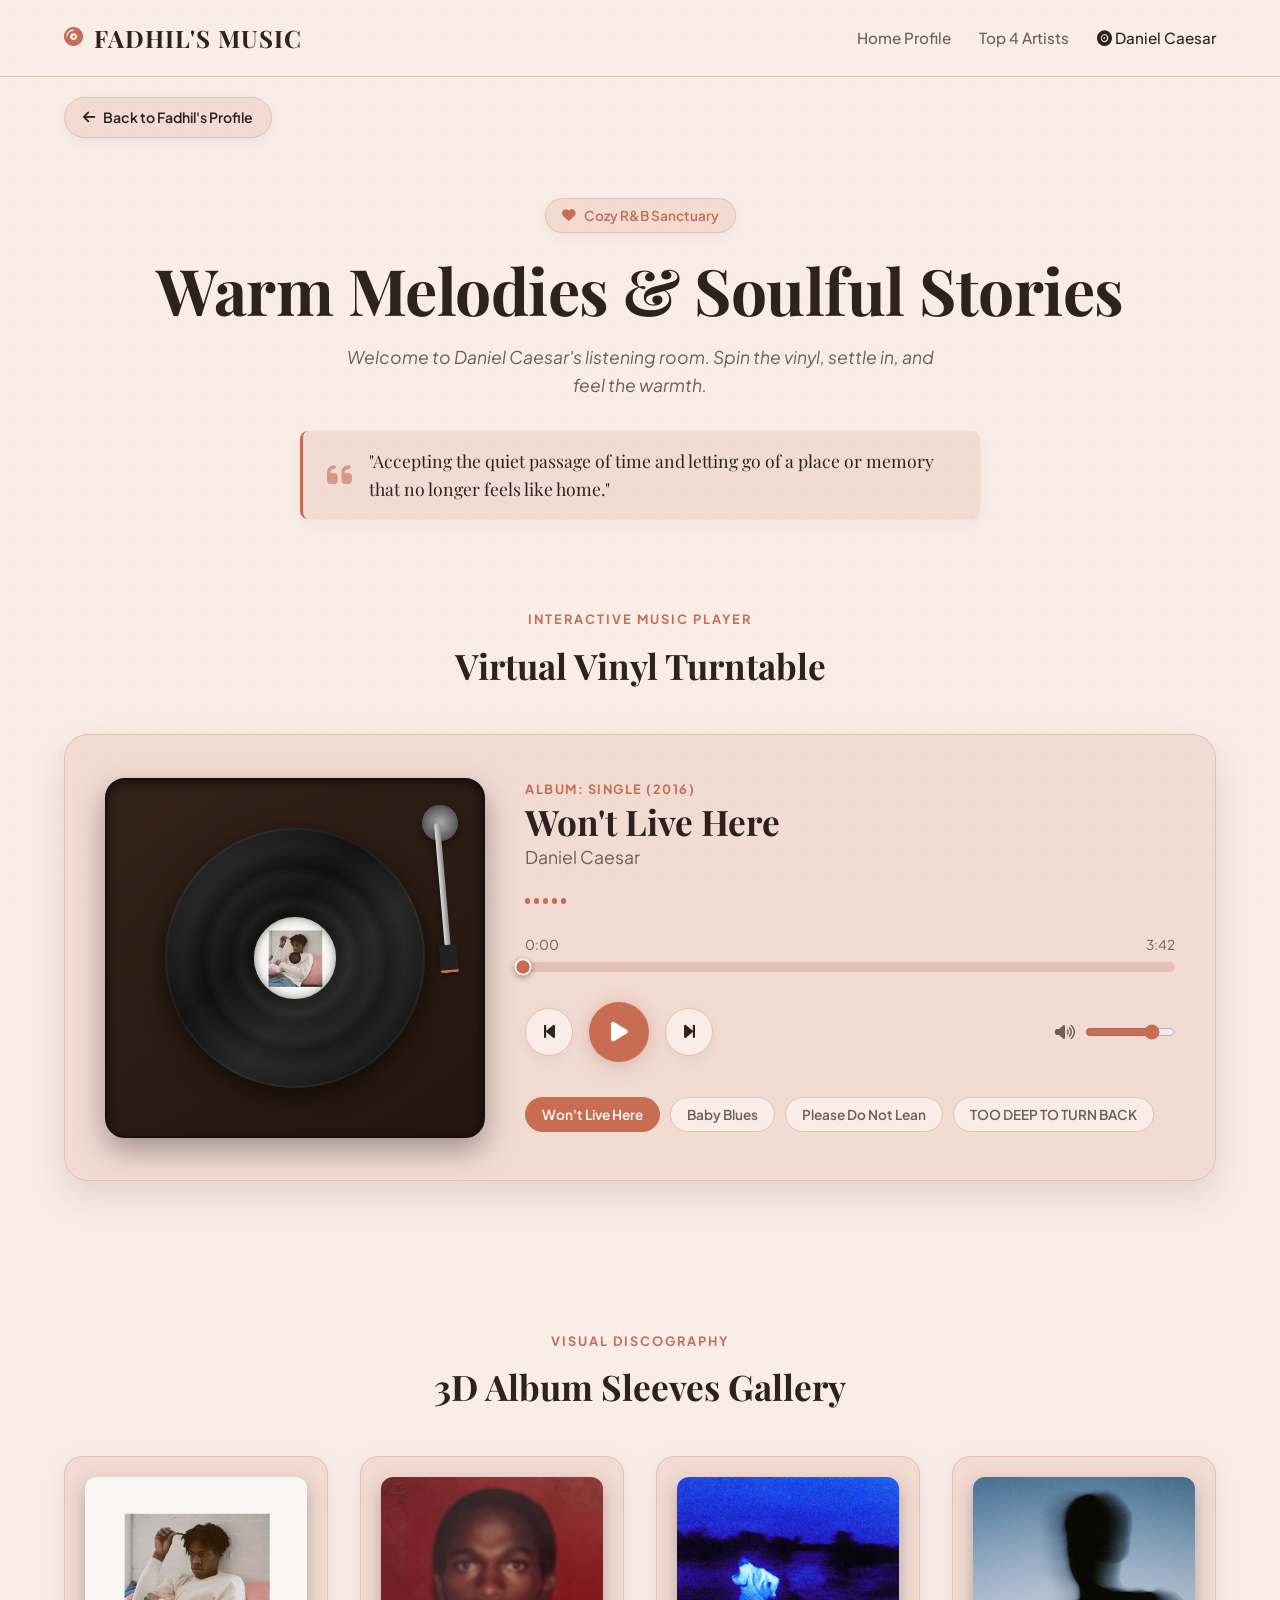
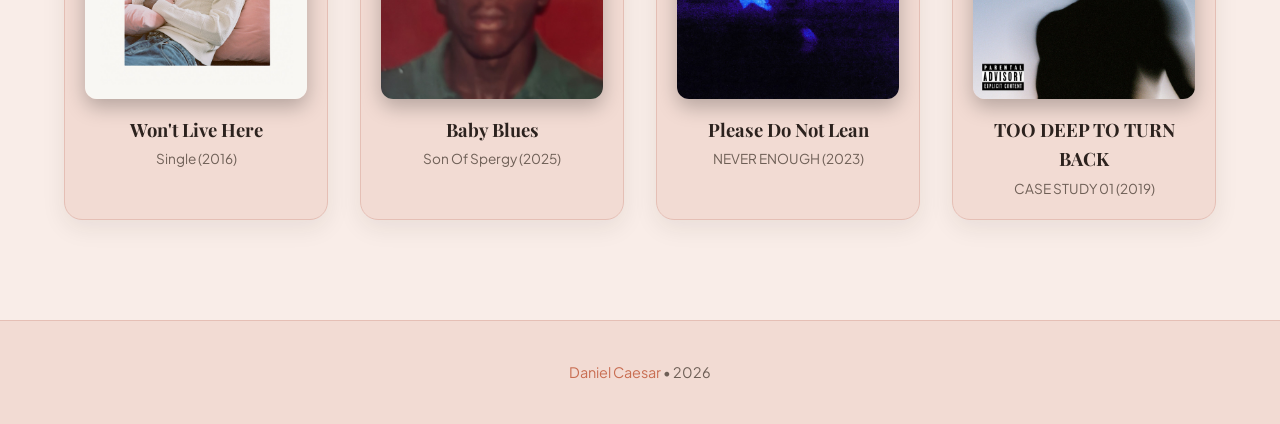
==== pages/daniel-caesar.html @ 0d7ea2ba "Update Fadhil's Music Sanctuary - fix close button, drag seeking, and audio tracks" ====
<!DOCTYPE html>
<html lang="id" data-theme="wont-live-here">
<head>
  <meta charset="UTF-8" />
  <meta name="viewport" content="width=device-width, initial-scale=1.0" />
  <title>Daniel Caesar — Fadhil's Music Sanctuary</title>
  <meta name="description" content="Daniel Caesar dedicated vinyl listening room with 3D album sleeves and modal stories." />

  <!-- Google Fonts -->
  <link rel="preconnect" href="https://fonts.googleapis.com">
  <link rel="preconnect" href="https://fonts.gstatic.com" crossorigin>
  <link href="https://fonts.googleapis.com/css2?family=Caveat:wght@500;700&family=Playfair+Display:ital,wght@0,400;0,600;0,700;1,400&family=Plus+Jakarta+Sans:wght@300;400;500;600;700&display=swap" rel="stylesheet">

  <!-- Font Awesome Icons -->
  <link rel="stylesheet" href="https://cdnjs.cloudflare.com/ajax/libs/font-awesome/6.4.0/css/all.min.css" />

  <!-- External Stylesheet -->
  <link rel="stylesheet" href="../styles.css?v=8888888" />
</head>
<body data-artist="daniel-caesar">

  <!-- GLOBAL NAVIGATION HEADER -->
  <header>
    <div class="container nav-wrapper">
      <a href="../index.html" class="logo">
        <i class="fa-solid fa-compact-disc"></i>
        <span>FADHIL'S MUSIC</span>
      </a>

      <ul class="nav-links">
        <li><a href="../index.html" class="nav-item">Home Profile</a></li>
        <li><a href="../index.html#artists" class="nav-item">Top 4 Artists</a></li>
        <li class="nav-dropdown-wrap">
          <a href="daniel-caesar.html" class="nav-item nav-btn-dc active">
            <i class="fa-solid fa-record-vinyl"></i> Daniel Caesar
          </a>
        </li>
      </ul>
    </div>
  </header>

  <!-- BACK TO HOME TOP BAR -->
  <div class="artist-top-bar">
    <div class="container">
      <a href="../index.html" class="btn-back-home">
        <i class="fa-solid fa-arrow-left"></i> Back to Fadhil's Profile
      </a>
    </div>
  </div>

  <main>
    <!-- HERO SECTION -->
    <section class="hero-section">
      <div class="container">
        <div class="hero-badge">
          <i class="fa-solid fa-heart"></i> Cozy R&B Sanctuary
        </div>
        <h1 class="hero-title">Warm Melodies & Soulful Stories</h1>
        <p class="hero-subtitle">
          Welcome to Daniel Caesar's listening room. Spin the vinyl, settle in, and feel the warmth.
        </p>

        <!-- Dynamic Lyric Quote -->
        <div class="quote-banner" id="quote-banner">
          <i class="fa-solid fa-quote-left"></i>
          <div class="quote-text" id="quote-text">
            "Trying to be the man my woman needs me to be... navigating through the feelings."
          </div>
        </div>
      </div>
    </section>

    <!-- VIRTUAL VINYL PLAYER SECTION -->
    <section class="vinyl-section" id="vinyl-player">
      <div class="container">
        <div class="section-title-wrap">
          <span class="section-tag">Interactive Music Player</span>
          <h2 class="section-title">Virtual Vinyl Turntable</h2>
        </div>

        <div class="turntable-container">
          <!-- Left Column: Realistic Record Player -->
          <div class="turntable-deck" id="turntable-deck">
            <!-- Tonearm Arm -->
            <div class="tonearm">
              <div class="tonearm-base"></div>
              <div class="tonearm-stick">
                <div class="tonearm-head"></div>
              </div>
            </div>

            <!-- Spinning Vinyl Record -->
            <div class="vinyl-wrapper">
              <div class="vinyl-disc" id="vinyl-disc">
                <div class="vinyl-label" id="vinyl-label" style="background-image: url(&quot;../assets/images/Won%27t%20Live%20Here.jfif&quot;);">
                  <div class="vinyl-center-hole"></div>
                </div>
              </div>
            </div>
          </div>

          <!-- Right Column: Player Controls & Details -->
          <div class="player-details">
            <div>
              <span class="track-badge" id="track-album">Album: Single (2016)</span>
              <h3 class="track-title" id="track-title">Won't Live Here</h3>
              <p class="track-artist">Daniel Caesar</p>

              <!-- Audio Spectrum Equalizer Animation -->
              <div class="visualizer-bar-wrap">
                <div class="v-bar"></div>
                <div class="v-bar"></div>
                <div class="v-bar"></div>
                <div class="v-bar"></div>
                <div class="v-bar"></div>
              </div>
            </div>

            <!-- Progress Slider -->
            <div class="progress-container">
              <div class="time-stamps">
                <span id="curr-time">0:00</span>
                <span id="total-time">3:42</span>
              </div>
              <div class="progress-bar-bg" id="progress-bg">
                <div class="progress-bar-fill" id="progress-fill"></div>
              </div>
            </div>

            <!-- Main Buttons -->
            <div class="controls-row">
              <div class="main-controls">
                <button class="btn-ctrl" id="btn-prev" title="Lagu Sebelumnya">
                  <i class="fa-solid fa-backward-step"></i>
                </button>
                <button class="btn-ctrl btn-play" id="btn-play" title="Putar / Jeda">
                  <i class="fa-solid fa-play" id="play-icon"></i>
                </button>
                <button class="btn-ctrl" id="btn-next" title="Lagu Selanjutnya">
                  <i class="fa-solid fa-forward-step"></i>
                </button>
              </div>

              <!-- Volume Control -->
              <div class="volume-wrap">
                <i class="fa-solid fa-volume-high" id="vol-icon" title="Mute / Unmute"></i>
                <input type="range" class="volume-slider" id="vol-slider" min="0" max="1" step="0.05" value="0.8" />
              </div>
            </div>

            <!-- Playlist Quick Select Pills -->
            <div class="playlist-pills" id="playlist-pills">
              <!-- Dynamically populated by JS -->
            </div>
          </div>
        </div>
      </div>
    </section>

    <!-- 3D ALBUM SLEEVES GALLERY SECTION -->
    <section class="sleeves-section" id="sleeves-section">
      <div class="container">
        <div class="section-title-wrap">
          <span class="section-tag">Visual Discography</span>
          <h2 class="section-title">3D Album Sleeves Gallery</h2>
        </div>
        <div class="sleeves-grid" id="sleeves-grid">
          <!-- Dynamically populated by JS -->
        </div>
      </div>
    </section>
  </main>

  <!-- ALBUM STORY MEANING MODAL -->
  <div class="modal-overlay" id="meaning-modal" aria-hidden="true">
    <div class="modal-card">
      <button class="modal-close-btn" id="modal-close-btn" aria-label="Tutup Pop-up"><i class="fa-solid fa-xmark"></i></button>
      <div class="modal-body">
        <div class="modal-cover-wrap">
          <img src="" id="modal-cover-img" alt="Album Cover" />
          <span class="modal-badge" id="modal-album-name">CASE STUDY 01</span>
        </div>
        <div class="modal-info">
          <h3 class="modal-title" id="modal-track-title">Track Title</h3>
          <p class="modal-subtitle">Daniel Caesar &bull; Inspiration & Meaning</p>
          <div class="modal-quote-box" id="modal-quote">
            "..."
          </div>
          <div class="modal-story-box">
            <h4 class="modal-story-heading"><i class="fa-solid fa-sparkles"></i>The Story & Philosophy</h4>
            <p class="modal-story-text" id="modal-meaning-text">...</p>
          </div>
          <div class="modal-actions">
            <button class="btn-play-modal" id="btn-play-modal">
              <i class="fa-solid fa-play"></i> Play This Song In Turntable
            </button>
          </div>
        </div>
      </div>
    </div>
  </div>

  <!-- FOOTER -->
  <footer>
    <div class="container">
      <p><span>Daniel Caesar</span> &bull; 2026</p>
    </div>
  </footer>

  <!-- HTML5 Audio Element for Preview Tracks -->
  <audio id="audio-element"></audio>

  <!-- External JavaScript -->
  <script src="../script.js?v=66666666"></script>
</body>
</html>
---- styles.css ----
/* ==========================================================================
   DANIEL CAESAR WEBSITE — STYLESHEET (EARTH TONE & RETRO VIBES)
   ========================================================================== */

/* ==========================================================================
   DESIGN SYSTEM & CSS VARIABLES (EARTH TONE & MOOD PALETTES)
   ========================================================================== */
:root {
  /* Default Theme: Chill Afternoon (Warm Linen & Sand) */
  --bg-main: #f7f3ed;
  --bg-card: #efe7dd;
  --bg-card-hover: #e6dbcd;
  --text-main: #2c221e;
  --text-muted: #6e5f56;
  --accent: #c86d51; /* Terracotta */
  --accent-light: #e89b82;
  --accent-glow: rgba(200, 109, 81, 0.25);
  --border-color: #dcd0c2;
  --turntable-wood: #4a3528;
  --turntable-wood-light: #644938;
  --turntable-metal: #282422;
  --sticky-bg: #fff8e7;
  --shadow-sm: 0 4px 12px rgba(44, 34, 30, 0.05);
  --shadow-md: 0 8px 24px rgba(44, 34, 30, 0.08);
  --shadow-lg: 0 16px 36px rgba(44, 34, 30, 0.12);
  --font-title: 'Playfair Display', serif;
  --font-body: 'Plus Jakarta Sans', sans-serif;
  --font-hand: 'Caveat', cursive;
  --transition-speed: 0.4s;
}

/* ==========================================================================
   COVER ARTWORK THEMES (BERDASARKAN WARNA COVER TIAP LAGU)
   ========================================================================== */

/* 1. Won't Live Here — Warm Cream & Terracotta */
[data-theme="wont-live-here"] {
  --bg-main: #f9ede8;
  --bg-card: #f2dbd3;
  --bg-card-hover: #e9cbbf;
  --text-main: #2c221e;
  --text-muted: #6e5f56;
  --accent: #c86d51; /* Warm Terracotta */
  --accent-light: #e89b82;
  --accent-glow: rgba(200, 109, 81, 0.25);
  --border-color: #e5bfb5;
  --turntable-wood: #4a3528;
  --turntable-wood-light: #644938;
  --turntable-metal: #282422;
  --sticky-bg: #fff0f3;
}

/* 2. Baby Blues — Merah Maroon / Crimson Red */
[data-theme="baby-blues"] {
  --bg-main: #1a0909;
  --bg-card: #2a1010;
  --bg-card-hover: #3b1616;
  --text-main: #fde8e8;
  --text-muted: #c48888;
  --accent: #e63946; /* Crimson Red Accent */
  --accent-light: #ff6b6b;
  --accent-glow: rgba(230, 57, 70, 0.35);
  --border-color: #4a1818;
  --turntable-wood: #380c0c;
  --turntable-wood-light: #501414;
  --turntable-metal: #180404;
  --sticky-bg: #2a1010;
}

/* 3. Please Do Not Lean — Biru Tua / Deep Dark Navy Blue */
[data-theme="please-do-not-lean"] {
  --bg-main: #0b1326;
  --bg-card: #13203e;
  --bg-card-hover: #1c2d54;
  --text-main: #e0f2fe;
  --text-muted: #82a4d4;
  --accent: #2563eb; /* Deep Navy Blue Accent */
  --accent-light: #60a5fa;
  --accent-glow: rgba(37, 99, 235, 0.35);
  --border-color: #1e3a8a;
  --turntable-wood: #0c1836;
  --turntable-wood-light: #162a5c;
  --turntable-metal: #050a18;
  --sticky-bg: #13203e;
}

/* 4. TOO DEEP TO TURN BACK — Dusk Steel Blue & Charcoal Silhouette (Berdasarkan Cover Image) */
[data-theme="too-deep"] {
  --bg-main: #121921; /* Dark Graphite Charcoal */
  --bg-card: #1c2633; /* Deep Steel Blue Card */
  --bg-card-hover: #273446;
  --text-main: #e2e8f0;
  --text-muted: #8ea3b8;
  --accent: #38bdf8; /* Steel Sky Accent */
  --accent-light: #7dd3fc;
  --accent-glow: rgba(56, 189, 248, 0.3);
  --border-color: #2c3c52;
  --turntable-wood: #141c28;
  --turntable-wood-light: #202d40;
  --turntable-metal: #0a0f16;
  --sticky-bg: #1c2633;
}

/* ==========================================================================
   FRANK OCEAN THEMES
   ========================================================================== */
[data-theme="fo-ivy"],
[data-theme="fo-white-ferrari"] {
  --bg-main: #f5f3e7;
  --bg-card: #e5e2cb;
  --bg-card-hover: #d7d3b5;
  --text-main: #1f271b;
  --text-muted: #56644f;
  --accent: #557a46; /* Blonde Lime Green */
  --accent-light: #7a9d68;
  --accent-glow: rgba(85, 122, 70, 0.25);
  --border-color: #cac5a6;
  --turntable-wood: #2d3627;
  --turntable-wood-light: #424d3a;
  --turntable-metal: #151b11;
  --sticky-bg: #e5e2cb;
}

[data-theme="fo-moon-river"] {
  --bg-main: #2b0b18;
  --bg-card: #3d0c20;
  --bg-card-hover: #4e112a;
  --text-main: #fce7f0;
  --text-muted: #e59bb8;
  --accent: #e62e6b; /* Crimson Red Accent */
  --accent-light: #f05387;
  --accent-glow: rgba(230, 46, 107, 0.35);
  --border-color: #5c1431;
  --turntable-wood: #1a050d;
  --turntable-wood-light: #2d0a17;
  --turntable-metal: #0d0206;
  --sticky-bg: #3d0c20;
}

[data-theme="fo-pink-matter"] {
  --bg-main: #ff6b00; /* Bright Iconic Channel Orange as Primary Page Background! */
  --bg-card: #e65c00;
  --bg-card-hover: #cc5200;
  --text-main: #ffffff;
  --text-muted: #ffe2d1;
  --accent: #111111; /* Sleek Deep Black Accent */
  --accent-light: #2c2c2c;
  --accent-glow: rgba(0, 0, 0, 0.35);
  --border-color: #ff8533;
  --turntable-wood: #281204;
  --turntable-wood-light: #3d1c07;
  --turntable-metal: #120601;
  --sticky-bg: #e65c00;
}

/* ==========================================================================
   WAVE TO EARTH THEMES
   ========================================================================== */
[data-theme="wte-love"] {
  --bg-main: #f4f3ed; /* Vintage Off-White Paper Texture */
  --bg-card: #e6dfd3;
  --bg-card-hover: #d8cebf;
  --text-main: #23272e;
  --text-muted: #6b6357;
  --accent: #d97736; /* Warm Lo-Fi Clay Coral */
  --accent-light: #e8955c;
  --accent-glow: rgba(217, 119, 54, 0.25);
  --border-color: #cebeaa;
  --turntable-wood: #3a3229;
  --turntable-wood-light: #52473b;
  --turntable-metal: #1d1813;
  --sticky-bg: #e6dfd3;
}

[data-theme="wte-seasons"] {
  --bg-main: #f0f7ff; /* Fresh Cyan Ice Sky */
  --bg-card: #dbeafe;
  --bg-card-hover: #bfdbfe;
  --text-main: #0f172a;
  --text-muted: #475569;
  --accent: #0284c7; /* Electric Cyan Blue Ink from Summer Flows 0.02 cover! */
  --accent-light: #38bdf8;
  --accent-glow: rgba(2, 132, 199, 0.3);
  --border-color: #93c5fd;
  --turntable-wood: #1e293b;
  --turntable-wood-light: #334155;
  --turntable-metal: #0f172a;
  --sticky-bg: #dbeafe;
}

[data-theme="wte-daisy"],
[data-theme="wte-calla"] {
  --bg-main: #f8fafc; /* Crisp Periwinkle Slate */
  --bg-card: #e2e8f0;
  --bg-card-hover: #cbd5e1;
  --text-main: #1e293b;
  --text-muted: #64748b;
  --accent: #e11d48; /* Iconic Poppy Red Calla Title Lettering from Calla cover! */
  --accent-light: #f43f5e;
  --accent-glow: rgba(225, 29, 72, 0.3);
  --border-color: #94a3b8;
  --turntable-wood: #2a2024;
  --turntable-wood-light: #423239;
  --turntable-metal: #140d10;
  --sticky-bg: #e2e8f0;
}

[data-theme="wte-light"] {
  --bg-main: #0f172a; /* Deep Royal Night Navy */
  --bg-card: #1e293b;
  --bg-card-hover: #334155;
  --text-main: #f8fafc;
  --text-muted: #94a3b8;
  --accent: #3b82f6; /* Prismatic Cobalt Light Beam from Light cover! */
  --accent-light: #60a5fa;
  --accent-glow: rgba(59, 130, 246, 0.35);
  --border-color: #334155;
  --turntable-wood: #020617;
  --turntable-wood-light: #1e293b;
  --turntable-metal: #0f172a;
  --sticky-bg: #1e293b;
}

/* ==========================================================================
   LANY THEMES
   ========================================================================== */
[data-theme="lany-soft"] {
  --bg-main: #f0f6ff; /* Soft Cerulean Sky from Soft cover! */
  --bg-card: #dbeafe;
  --bg-card-hover: #bfdbfe;
  --text-main: #0f172a;
  --text-muted: #3b82f6;
  --accent: #2563eb; /* Vibrant Sky Cerulean Blue */
  --accent-light: #60a5fa;
  --accent-glow: rgba(37, 99, 235, 0.3);
  --border-color: #93c5fd;
  --turntable-wood: #1e293b;
  --turntable-wood-light: #334155;
  --turntable-metal: #0f172a;
  --sticky-bg: #dbeafe;
}

[data-theme="lany-you"] {
  --bg-main: #240816; /* Twilight Dusk Sky from mama's boy cover! */
  --bg-card: #3b0e23;
  --bg-card-hover: #521532;
  --text-main: #fff0f5;
  --text-muted: #f472b6;
  --accent: #ff2a5f; /* Glowing Neon Red Cowboy Sign */
  --accent-light: #22c55e; /* Electric Neon Green MAMA'S BOY accent */
  --accent-glow: rgba(255, 42, 95, 0.4);
  --border-color: #631739;
  --turntable-wood: #1d0511;
  --turntable-wood-light: #300c1e;
  --turntable-metal: #0a0105;
  --sticky-bg: #3b0e23;
}

[data-theme="lany-cause"] {
  --bg-main: #09090b; /* Pitch Black from a beautiful blur cover! */
  --bg-card: #18181b;
  --bg-card-hover: #27272a;
  --text-main: #fafafa;
  --text-muted: #a1a1aa;
  --accent: #3b82f6; /* Electric Cobalt Blue Circle */
  --accent-light: #60a5fa;
  --accent-glow: rgba(59, 130, 246, 0.35);
  --border-color: #27272a;
  --turntable-wood: #000000;
  --turntable-wood-light: #18181b;
  --turntable-metal: #09090b;
  --sticky-bg: #18181b;
}

[data-theme="lany-malibu"] {
  --bg-main: #260314; /* Iconic Hot Magenta-Pink Dusk Beach from Malibu Nights cover! */
  --bg-card: #3d0722;
  --bg-card-hover: #540c31;
  --text-main: #fde8f4;
  --text-muted: #f472b6;
  --accent: #ec4899; /* Vibrant Hot Pink Sunset Glow */
  --accent-light: #f472b6;
  --accent-glow: rgba(236, 72, 153, 0.4);
  --border-color: #630f3b;
  --turntable-wood: #1f0210;
  --turntable-wood-light: #33051b;
  --turntable-metal: #0d0006;
  --sticky-bg: #3d0722;
}

/* Base Reset & Styling */
* {
  box-sizing: border-box;
  margin: 0;
  padding: 0;
}

html {
  scroll-behavior: smooth;
}

body {
  background-color: var(--bg-main);
  color: var(--text-main);
  font-family: var(--font-body);
  line-height: 1.6;
  transition: background-color var(--transition-speed) ease, color var(--transition-speed) ease;
  min-height: 100vh;
  overflow-x: hidden;
  position: relative;
}

/* Retro Grain Overlay */
body::before {
  content: "";
  position: fixed;
  top: 0; left: 0; right: 0; bottom: 0;
  background-image: radial-gradient(rgba(0,0,0,0.03) 1px, transparent 0);
  background-size: 24px 24px;
  pointer-events: none;
  z-index: 999;
  opacity: 0.6;
}

a {
  color: inherit;
  text-decoration: none;
}

button {
  font-family: inherit;
  cursor: pointer;
  border: none;
  background: none;
}

/* Container Utility */
.container {
  max-width: 1200px;
  margin: 0 auto;
  padding: 0 24px;
}

/* Header & Navigation */
header {
  position: sticky;
  top: 0;
  z-index: 100;
  backdrop-filter: blur(12px);
  background: rgba(var(--bg-main), 0.85);
  border-bottom: 1px solid var(--border-color);
  transition: background-color var(--transition-speed), border-color var(--transition-speed);
}

.nav-wrapper {
  display: flex;
  justify-content: space-between;
  align-items: center;
  height: 76px;
}

.logo {
  font-family: var(--font-title);
  font-size: 1.5rem;
  font-weight: 700;
  letter-spacing: 1px;
  display: flex;
  align-items: center;
  gap: 10px;
}

.logo i {
  color: var(--accent);
  font-size: 1.2rem;
}

.nav-links {
  display: flex;
  gap: 28px;
  list-style: none;
}

.nav-links a {
  font-size: 0.95rem;
  font-weight: 500;
  color: var(--text-muted);
  transition: color 0.2s ease;
  position: relative;
  padding: 4px 0;
}

.nav-links a:hover,
.nav-links a.active {
  color: var(--text-main);
}

.nav-links a::after {
  content: '';
  position: absolute;
  bottom: 0;
  left: 0;
  width: 0%;
  height: 2px;
  background: var(--accent);
  transition: width 0.3s ease;
}

.nav-links a:hover::after {
  width: 100%;
}

/* Hero Section */
.hero-section {
  padding: 60px 0 40px;
  text-align: center;
}

.hero-badge {
  display: inline-flex;
  align-items: center;
  gap: 8px;
  padding: 6px 16px;
  background: var(--bg-card);
  border: 1px solid var(--border-color);
  border-radius: 50px;
  font-size: 0.85rem;
  font-weight: 600;
  color: var(--accent);
  margin-bottom: 20px;
  box-shadow: var(--shadow-sm);
}

.hero-title {
  font-family: var(--font-title);
  font-size: clamp(2.5rem, 5vw, 4.2rem);
  font-weight: 700;
  line-height: 1.15;
  margin-bottom: 16px;
  letter-spacing: -0.5px;
}

.hero-subtitle {
  max-width: 620px;
  margin: 0 auto 32px;
  font-size: 1.1rem;
  color: var(--text-muted);
  font-style: italic;
}

.quote-banner {
  background: var(--bg-card);
  border-left: 3px solid var(--accent);
  padding: 16px 24px;
  border-radius: 8px;
  max-width: 680px;
  margin: 0 auto;
  text-align: left;
  display: flex;
  align-items: center;
  gap: 16px;
  box-shadow: var(--shadow-sm);
}

.quote-banner i {
  font-size: 1.8rem;
  color: var(--accent);
  opacity: 0.6;
}

.quote-text {
  font-family: var(--font-title);
  font-size: 1.1rem;
  color: var(--text-main);
}

/* Section Header Common */
.section-title-wrap {
  text-align: center;
  margin-bottom: 40px;
}

.section-tag {
  text-transform: uppercase;
  font-size: 0.8rem;
  letter-spacing: 2px;
  color: var(--accent);
  font-weight: 700;
  display: block;
  margin-bottom: 8px;
}

.section-title {
  font-family: var(--font-title);
  font-size: 2.2rem;
  font-weight: 700;
}

/* ==========================================================================
   VIRTUAL VINYL PLAYER SECTION
   ========================================================================== */
.vinyl-section {
  padding: 50px 0 80px;
}

.turntable-container {
  background: var(--bg-card);
  border: 1px solid var(--border-color);
  border-radius: 24px;
  padding: 40px;
  box-shadow: var(--shadow-lg);
  display: grid;
  grid-template-columns: 380px 1fr;
  gap: 40px;
  align-items: center;
  position: relative;
  overflow: hidden;
}

/* Turntable Deck (Left Column) - Fixed Identical Size & Color across ALL pages */
.turntable-deck {
  width: 380px;
  height: 360px;
  min-width: 380px;
  min-height: 360px;
  max-width: 380px;
  max-height: 360px;
  background: linear-gradient(145deg, #322218, #23160e);
  border: 2px solid #1a0f0a;
  border-radius: 20px;
  padding: 25px;
  position: relative;
  box-shadow: inset 0 2px 10px rgba(0,0,0,0.6), 0 12px 30px rgba(0,0,0,0.35);
  display: flex;
  justify-content: center;
  align-items: center;
  margin: 0 auto;
  flex-shrink: 0;
}

/* Vinyl Disc - Fixed Proportions */
.vinyl-wrapper {
  position: relative;
  width: 260px;
  height: 260px;
  min-width: 260px;
  min-height: 260px;
  max-width: 260px;
  max-height: 260px;
  display: flex;
  justify-content: center;
  align-items: center;
  flex-shrink: 0;
}

.vinyl-disc {
  width: 260px;
  height: 260px;
  min-width: 260px;
  min-height: 260px;
  max-width: 260px;
  max-height: 260px;
  background: radial-gradient(circle, #111 25%, #1c1c1c 30%, #111 35%, #181818 45%, #0d0d0d 50%, #181818 60%, #111 70%);
  border-radius: 50%;
  box-shadow: 0 8px 24px rgba(0,0,0,0.6), inset 0 0 0 2px rgba(255,255,255,0.05);
  position: relative;
  display: flex;
  justify-content: center;
  align-items: center;
  transition: transform 0.5s ease;
  animation: spin 3s linear infinite;
  animation-play-state: paused;
  flex-shrink: 0;
}

.vinyl-disc.playing {
  animation-play-state: running;
}

@keyframes spin {
  0% { transform: rotate(0deg); }
  100% { transform: rotate(360deg); }
}

/* Vinyl Grooves specular shine */
.vinyl-disc::after {
  content: '';
  position: absolute;
  top: 0; left: 0; right: 0; bottom: 0;
  border-radius: 50%;
  background: linear-gradient(135deg, rgba(255,255,255,0.12) 0%, transparent 40%, rgba(255,255,255,0.08) 60%, transparent 100%);
  pointer-events: none;
}

/* Vinyl Center Label */
.vinyl-label {
  width: 90px;
  height: 90px;
  min-width: 90px;
  min-height: 90px;
  max-width: 90px;
  max-height: 90px;
  border-radius: 50%;
  background-size: cover;
  background-position: center;
  border: 4px solid #111;
  position: relative;
  box-shadow: inset 0 0 8px rgba(0,0,0,0.5);
  overflow: hidden;
  flex-shrink: 0;
}

.vinyl-center-hole {
  position: absolute;
  top: 50%; left: 50%;
  transform: translate(-50%, -50%);
  width: 12px;
  height: 12px;
  background: #4a3528;
  border-radius: 50%;
  border: 2px solid #222;
  z-index: 2;
}

/* Tonearm (Jarum Piringan Hitam) */
.tonearm {
  position: absolute;
  top: 25px;
  right: 25px;
  width: 100px;
  height: 180px;
  pointer-events: none;
  z-index: 10;
}

.tonearm-base {
  width: 36px;
  height: 36px;
  background: radial-gradient(circle, #aaa, #333);
  border-radius: 50%;
  position: absolute;
  top: 0; right: 0;
  box-shadow: 0 4px 8px rgba(0,0,0,0.4);
}

.tonearm-stick {
  position: absolute;
  top: 18px;
  right: 18px;
  width: 6px;
  height: 140px;
  background: linear-gradient(to right, #e0e0e0, #888);
  transform-origin: top right;
  transform: rotate(-5deg); /* PAUSED: Jarum berada di atas papan kayu cokelat */
  transition: transform 0.8s cubic-bezier(0.4, 0, 0.2, 1);
  border-radius: 3px;
  box-shadow: -2px 2px 5px rgba(0,0,0,0.3);
}

.tonearm-head {
  position: absolute;
  bottom: -10px;
  left: -6px;
  width: 18px;
  height: 28px;
  background: #222;
  border-radius: 2px;
  border-bottom: 3px solid var(--accent);
  box-shadow: 0 2px 4px rgba(0,0,0,0.5);
}

.turntable-deck.playing .tonearm-stick {
  transform: rotate(20deg); /* PLAYING: Jarum berpindah ke atas piringan kaset hitam */
}

/* Turntable Controls & Info (Right Column) */
.player-details {
  display: flex;
  flex-direction: column;
  gap: 20px;
}

.track-badge {
  font-size: 0.8rem;
  font-weight: 700;
  text-transform: uppercase;
  letter-spacing: 1.5px;
  color: var(--accent);
}

.track-title {
  font-family: var(--font-title);
  font-size: 2.2rem;
  font-weight: 700;
  line-height: 1.2;
}

.track-artist {
  font-size: 1.1rem;
  color: var(--text-muted);
}

/* Audio Wave visualizer indicator */
.visualizer-bar-wrap {
  display: flex;
  align-items: flex-end;
  gap: 4px;
  height: 28px;
  margin-top: 5px;
}

.v-bar {
  width: 5px;
  height: 6px;
  background: var(--accent);
  border-radius: 3px;
  transition: height 0.1s ease, background-color 0.3s ease;
}

.visualizer-bar-wrap.playing .v-bar {
  animation: bounceBar 0.6s infinite ease-in-out alternate;
}

.visualizer-bar-wrap.playing .v-bar:nth-child(1) { animation-delay: 0.1s; animation-duration: 0.5s; }
.visualizer-bar-wrap.playing .v-bar:nth-child(2) { animation-delay: 0.25s; animation-duration: 0.7s; }
.visualizer-bar-wrap.playing .v-bar:nth-child(3) { animation-delay: 0.15s; animation-duration: 0.45s; }
.visualizer-bar-wrap.playing .v-bar:nth-child(4) { animation-delay: 0.3s; animation-duration: 0.6s; }
.visualizer-bar-wrap.playing .v-bar:nth-child(5) { animation-delay: 0.2s; animation-duration: 0.55s; }

@keyframes bounceBar {
  0% { height: 6px; }
  100% { height: 26px; }
}

/* Progress & Time */
.progress-container {
  margin-top: 10px;
}

.time-stamps {
  display: flex;
  justify-content: space-between;
  font-size: 0.85rem;
  color: var(--text-muted);
  margin-bottom: 6px;
}

.progress-bar-bg {
  width: 100%;
  height: 10px;
  background: var(--border-color);
  border-radius: 10px;
  cursor: pointer;
  position: relative;
  overflow: visible;
  touch-action: none;
}

.progress-bar-fill {
  height: 100%;
  width: 0%;
  background: var(--accent);
  border-radius: 10px;
  position: relative;
  transition: width 0.1s linear;
}

.progress-bar-bg:hover .progress-bar-fill,
.progress-bar-bg.dragging .progress-bar-fill {
  transition: none;
}

.progress-bar-fill::after {
  content: '';
  position: absolute;
  right: -8px;
  top: 50%;
  transform: translateY(-50%) scale(0.85);
  width: 16px;
  height: 16px;
  background: var(--accent);
  border: 2px solid #fff;
  border-radius: 50%;
  box-shadow: 0 2px 8px rgba(0,0,0,0.4);
  transition: transform 0.15s cubic-bezier(0.175, 0.885, 0.32, 1.275);
}

.progress-bar-bg:hover .progress-bar-fill::after,
.progress-bar-bg.dragging .progress-bar-fill::after {
  transform: translateY(-50%) scale(1.25);
}

/* Control Buttons */
.controls-row {
  display: flex;
  align-items: center;
  justify-content: space-between;
  margin-top: 10px;
}

.main-controls {
  display: flex;
  align-items: center;
  gap: 16px;
}

.btn-ctrl {
  width: 48px;
  height: 48px;
  border-radius: 50%;
  background: var(--bg-main);
  border: 1px solid var(--border-color);
  color: var(--text-main);
  display: flex;
  align-items: center;
  justify-content: center;
  font-size: 1.1rem;
  transition: all 0.2s ease;
  box-shadow: var(--shadow-sm);
}

.btn-ctrl:hover {
  transform: translateY(-2px);
  color: var(--accent);
  border-color: var(--accent);
}

.btn-ctrl.btn-play {
  width: 60px;
  height: 60px;
  background: var(--accent);
  color: #fff;
  border: none;
  font-size: 1.4rem;
  box-shadow: var(--shadow-md), 0 0 15px var(--accent-glow);
}

.btn-ctrl.btn-play:hover {
  transform: scale(1.06);
  color: #fff;
}

.volume-wrap {
  display: flex;
  align-items: center;
  gap: 10px;
  color: var(--text-muted);
}

.volume-wrap i {
  cursor: pointer;
  transition: color 0.2s ease;
}

.volume-wrap i:hover {
  color: var(--accent);
}

.volume-slider {
  width: 90px;
  accent-color: var(--accent);
  cursor: pointer;
}

/* Playlist Selector Pills */
.playlist-pills {
  display: flex;
  gap: 10px;
  overflow-x: auto;
  padding-bottom: 8px;
  margin-top: 15px;
  scrollbar-width: thin;
}

.pill-item {
  padding: 8px 16px;
  background: var(--bg-main);
  border: 1px solid var(--border-color);
  border-radius: 20px;
  font-size: 0.85rem;
  font-weight: 600;
  white-space: nowrap;
  color: var(--text-muted);
  transition: all 0.2s ease;
}

.pill-item:hover,
.pill-item.active {
  background: var(--accent);
  color: #fff;
  border-color: var(--accent);
}

/* ==========================================================================
   MOOD SELECTOR SECTION
   ========================================================================== */
.mood-section {
  padding: 60px 0;
  background: rgba(0,0,0,0.015);
}

.mood-grid {
  display: grid;
  grid-template-columns: repeat(auto-fit, minmax(240px, 1fr));
  gap: 24px;
}

.mood-card {
  background: var(--bg-card);
  border: 1px solid var(--border-color);
  border-radius: 18px;
  padding: 28px 24px;
  text-align: center;
  cursor: pointer;
  transition: all 0.3s cubic-bezier(0.175, 0.885, 0.32, 1.275);
  position: relative;
  overflow: hidden;
}

.mood-card:hover,
.mood-card.active {
  transform: translateY(-6px);
  border-color: var(--accent);
  box-shadow: var(--shadow-md);
}

.mood-card.active {
  background: var(--bg-card-hover);
}

.mood-card.active::before {
  content: '';
  position: absolute;
  top: 0; left: 0; right: 0;
  height: 4px;
  background: var(--accent);
}

.mood-icon {
  font-size: 2.2rem;
  margin-bottom: 14px;
  display: inline-block;
}

.mood-title {
  font-family: var(--font-title);
  font-size: 1.3rem;
  font-weight: 700;
  margin-bottom: 8px;
}

.mood-desc {
  font-size: 0.9rem;
  color: var(--text-muted);
  margin-bottom: 16px;
}

.mood-tag {
  font-size: 0.75rem;
  font-weight: 700;
  padding: 4px 12px;
  background: rgba(0,0,0,0.05);
  border-radius: 12px;
  color: var(--accent);
  display: inline-block;
}

/* ==========================================================================
   SPOTIFY EMBED SECTION
   ========================================================================== */
.spotify-section {
  padding: 70px 0;
}

.spotify-tabs {
  display: flex;
  justify-content: center;
  gap: 12px;
  flex-wrap: wrap;
  margin-bottom: 30px;
}

.spotify-tab-btn {
  padding: 10px 22px;
  border-radius: 30px;
  border: 1px solid var(--border-color);
  background: var(--bg-card);
  color: var(--text-main);
  font-size: 0.95rem;
  font-weight: 600;
  transition: all 0.2s ease;
  display: flex;
  align-items: center;
  gap: 8px;
}

.spotify-tab-btn i {
  color: #1ed760; /* Spotify Green */
}

.spotify-tab-btn:hover,
.spotify-tab-btn.active {
  background: var(--text-main);
  color: var(--bg-main);
  border-color: var(--text-main);
}

.spotify-tab-btn.active i {
  color: #1ed760;
}

.spotify-player-card {
  background: var(--bg-card);
  border: 1px solid var(--border-color);
  border-radius: 20px;
  padding: 24px;
  max-width: 800px;
  margin: 0 auto;
  box-shadow: var(--shadow-md);
}

.spotify-iframe-container {
  width: 100%;
  border-radius: 14px;
  overflow: hidden;
}

/* ==========================================================================
   ANONYM FAN NOTE SECTION (STICKY NOTES)
   ========================================================================== */
.fan-section {
  padding: 70px 0 100px;
  background: rgba(0,0,0,0.01);
}

.fan-container {
  display: grid;
  grid-template-columns: 320px 1fr;
  gap: 40px;
  align-items: start;
}

/* Fan Note Form Card */
.fan-form-card {
  background: var(--bg-card);
  border: 1px solid var(--border-color);
  border-radius: 20px;
  padding: 28px;
  box-shadow: var(--shadow-md);
  position: sticky;
  top: 100px;
}

.form-title {
  font-family: var(--font-title);
  font-size: 1.4rem;
  font-weight: 700;
  margin-bottom: 6px;
}

.form-subtitle {
  font-size: 0.88rem;
  color: var(--text-muted);
  margin-bottom: 20px;
}

.form-group {
  margin-bottom: 16px;
}

.form-label {
  display: block;
  font-size: 0.85rem;
  font-weight: 600;
  margin-bottom: 6px;
  color: var(--text-main);
}

.form-input,
.form-textarea {
  width: 100%;
  padding: 12px 14px;
  border-radius: 10px;
  border: 1px solid var(--border-color);
  background: var(--bg-main);
  color: var(--text-main);
  font-family: var(--font-body);
  font-size: 0.95rem;
  transition: border-color 0.2s;
}

.form-input:focus,
.form-textarea:focus {
  outline: none;
  border-color: var(--accent);
}

.form-textarea {
  resize: vertical;
  min-height: 90px;
}

.color-picker-row {
  display: flex;
  gap: 10px;
  margin-bottom: 20px;
}

.color-opt {
  width: 28px;
  height: 28px;
  border-radius: 50%;
  cursor: pointer;
  border: 2px solid transparent;
  transition: transform 0.2s;
}

.color-opt.selected {
  transform: scale(1.15);
  border-color: var(--text-main);
}

.color-opt[data-color="yellow"] { background: #fff4a3; }
.color-opt[data-color="rose"] { background: #ffd3d5; }
.color-opt[data-color="sage"] { background: #d2e8d4; }
.color-opt[data-color="blue"] { background: #d3e7ff; }

.btn-submit-note {
  width: 100%;
  padding: 14px;
  background: var(--accent);
  color: #fff;
  font-weight: 700;
  font-size: 0.95rem;
  border-radius: 12px;
  box-shadow: var(--shadow-sm);
  transition: all 0.2s ease;
  display: flex;
  justify-content: center;
  align-items: center;
  gap: 8px;
}

.btn-submit-note:hover {
  opacity: 0.92;
  transform: translateY(-2px);
}

/* Fan Notes Wall Grid */
.notes-board {
  display: grid;
  grid-template-columns: repeat(auto-fill, minmax(220px, 1fr));
  gap: 20px;
}

/* Sticky Note Item Styling */
.sticky-note {
  padding: 22px 20px;
  border-radius: 4px;
  box-shadow: 0 6px 16px rgba(0,0,0,0.08);
  position: relative;
  transition: transform 0.3s ease, box-shadow 0.3s ease;
  min-height: 180px;
  display: flex;
  flex-direction: column;
  justify-content: space-between;
  color: #2b231f;
}

.sticky-note::before {
  content: '';
  position: absolute;
  top: -8px;
  left: 50%;
  transform: translateX(-50%);
  width: 45px;
  height: 16px;
  background: rgba(255,255,255,0.5);
  backdrop-filter: blur(2px);
  box-shadow: 0 1px 3px rgba(0,0,0,0.1);
}

.sticky-note:hover {
  transform: scale(1.04) rotate(0deg) !important;
  z-index: 10;
  box-shadow: 0 12px 28px rgba(0,0,0,0.15);
}

.note-bg-yellow { background: #fff4a3; }
.note-bg-rose { background: #ffd3d5; }
.note-bg-sage { background: #d2e8d4; }
.note-bg-blue { background: #d3e7ff; }

.note-text {
  font-family: var(--font-hand);
  font-size: 1.45rem;
  line-height: 1.35;
  font-weight: 700;
  margin-bottom: 12px;
  word-wrap: break-word;
}

.note-footer {
  display: flex;
  justify-content: space-between;
  align-items: center;
  font-size: 0.8rem;
  color: rgba(43, 35, 31, 0.7);
  border-top: 1px dashed rgba(0,0,0,0.12);
  padding-top: 8px;
  margin-top: 8px;
}

.note-author {
  font-weight: 700;
  font-style: italic;
}

.note-actions {
  display: flex;
  align-items: center;
  gap: 10px;
}

.btn-like-note {
  cursor: pointer;
  display: flex;
  align-items: center;
  gap: 4px;
  font-weight: 600;
  transition: color 0.2s;
}

.btn-like-note.liked {
  color: #e63946;
}

/* ==========================================================================
   VINYL COLOR CUSTOMIZER, SYNCED LYRICS & 3D ALBUM SLEEVES
   ========================================================================== */

/* Vinyl Color Selector Pills */
.vinyl-customizer {
  display: flex;
  align-items: center;
  justify-content: center;
  gap: 12px;
  margin-top: 18px;
}

.vinyl-color-opt {
  width: 28px;
  height: 28px;
  border-radius: 50%;
  cursor: pointer;
  border: 2px solid var(--border-color);
  transition: transform 0.2s ease, border-color 0.2s ease, box-shadow 0.2s ease;
  position: relative;
}

.vinyl-color-opt:hover,
.vinyl-color-opt.active {
  transform: scale(1.2);
  border-color: var(--accent);
  box-shadow: 0 0 10px var(--accent-glow);
}

.vinyl-color-opt[data-vinyl="obsidian"] {
  background: radial-gradient(circle, #222, #050505);
}

.vinyl-color-opt[data-vinyl="gold"] {
  background: radial-gradient(circle, #ffd700, #b8860b);
}

.vinyl-color-opt[data-vinyl="ruby"] {
  background: radial-gradient(circle, #e63946, #800020);
}

.vinyl-color-opt[data-vinyl="ocean"] {
  background: radial-gradient(circle, #00b4d8, #03045e);
}

.vinyl-color-opt[data-vinyl="crystal"] {
  background: radial-gradient(circle, #ffffff, #dcdcdc);
}

/* Vinyl Variants Disc Gradients */
.vinyl-disc[data-variant="gold"] {
  background: radial-gradient(circle, #ffd700 25%, #b8860b 30%, #ffd700 35%, #d4af37 45%, #8b6508 50%, #ffd700 60%, #b8860b 70%) !important;
}

.vinyl-disc[data-variant="ruby"] {
  background: radial-gradient(circle, #e63946 25%, #800020 30%, #e63946 35%, #9b111e 45%, #500014 50%, #e63946 60%, #800020 70%) !important;
}

.vinyl-disc[data-variant="ocean"] {
  background: radial-gradient(circle, #00b4d8 25%, #03045e 30%, #00b4d8 35%, #0077b6 45%, #023e8a 50%, #00b4d8 60%, #03045e 70%) !important;
}

.vinyl-disc[data-variant="crystal"] {
  background: radial-gradient(circle, rgba(255,255,255,0.7) 25%, rgba(200,200,200,0.5) 30%, rgba(255,255,255,0.7) 35%, rgba(180,180,180,0.4) 45%, rgba(240,240,240,0.8) 60%, rgba(220,220,220,0.6) 70%) !important;
}

/* SYNCED LYRICS SECTION */
.lyrics-section {
  padding: 60px 0;
}

.lyrics-box {
  background: var(--bg-card);
  border: 1px solid var(--border-color);
  border-radius: 20px;
  padding: 36px 28px;
  max-width: 800px;
  margin: 0 auto;
  box-shadow: var(--shadow-md);
  text-align: center;
  position: relative;
  overflow: hidden;
}

.lyrics-scroll-wrap {
  max-height: 220px;
  overflow-y: auto;
  padding: 10px 0;
  scrollbar-width: thin;
  scroll-behavior: smooth;
}

.lyric-line {
  font-family: var(--font-title);
  font-size: 1.25rem;
  color: var(--text-muted);
  opacity: 0.45;
  padding: 10px 16px;
  margin: 6px 0;
  border-radius: 12px;
  cursor: pointer;
  transition: all 0.3s ease;
}

.lyric-line:hover {
  opacity: 0.8;
  background: rgba(0,0,0,0.03);
}

.lyric-line.active {
  font-size: 1.5rem;
  font-weight: 700;
  color: var(--accent);
  opacity: 1;
  transform: scale(1.04);
  background: var(--bg-main);
  box-shadow: var(--shadow-sm);
}

/* 3D ALBUM SLEEVES GALLERY SECTION */
.sleeves-section {
  padding: 70px 0 100px;
}

.sleeves-grid {
  display: grid;
  grid-template-columns: repeat(auto-fit, minmax(220px, 1fr));
  gap: 32px;
  perspective: 1000px;
}

.sleeve-card {
  background: var(--bg-card);
  border: 1px solid var(--border-color);
  border-radius: 18px;
  padding: 20px;
  text-align: center;
  cursor: pointer;
  transition: transform 0.4s cubic-bezier(0.175, 0.885, 0.32, 1.275), box-shadow 0.4s ease;
  transform-style: preserve-3d;
  box-shadow: var(--shadow-md);
}

.sleeve-card:hover {
  transform: rotateY(-12deg) rotateX(4deg) translateY(-8px);
  box-shadow: 0 20px 40px rgba(0,0,0,0.18);
  border-color: var(--accent);
}

.sleeve-img-wrap {
  width: 100%;
  aspect-ratio: 1 / 1;
  border-radius: 12px;
  overflow: hidden;
  box-shadow: 0 8px 20px rgba(0,0,0,0.25);
  margin-bottom: 16px;
  position: relative;
}

.sleeve-img-wrap img {
  width: 100%;
  height: 100%;
  object-fit: cover;
  transition: transform 0.5s ease;
}

.sleeve-card:hover .sleeve-img-wrap img {
  transform: scale(1.08);
}

.sleeve-title {
  font-family: var(--font-title);
  font-size: 1.15rem;
  font-weight: 700;
  margin-bottom: 4px;
}

.sleeve-album {
  font-size: 0.85rem;
  color: var(--text-muted);
}

/* Footer */
footer {
  border-top: 1px solid var(--border-color);
  padding: 40px 0;
  text-align: center;
  font-size: 0.9rem;
  color: var(--text-muted);
  background: var(--bg-card);
}

footer p span {
  color: var(--accent);
}

/* ALBUM STORY MEANING POPUP MODAL STYLES */
.modal-overlay {
  position: fixed;
  top: 0; left: 0; right: 0; bottom: 0;
  background: rgba(0, 0, 0, 0.78);
  backdrop-filter: blur(10px);
  z-index: 1000;
  display: flex;
  justify-content: center;
  align-items: center;
  padding: 20px;
  opacity: 0;
  pointer-events: none;
  transition: opacity 0.35s ease;
}

.modal-overlay.active {
  opacity: 1;
  pointer-events: auto;
}

.modal-card {
  background: var(--bg-card);
  border: 1px solid var(--border-color);
  border-radius: 24px;
  max-width: 720px;
  width: 100%;
  padding: 32px;
  position: relative;
  box-shadow: 0 20px 50px rgba(0, 0, 0, 0.4);
  transform: translateY(20px) scale(0.95);
  transition: transform 0.35s cubic-bezier(0.175, 0.885, 0.32, 1.275);
  max-height: 90vh;
  overflow-y: auto;
}

.modal-overlay.active .modal-card {
  transform: translateY(0) scale(1);
}

.modal-close-btn {
  position: absolute;
  top: 24px;
  right: 24px;
  background: rgba(0, 0, 0, 0.08);
  border: none;
  font-size: 1.15rem;
  line-height: 1;
  color: var(--text-main);
  width: 36px;
  height: 36px;
  border-radius: 50%;
  cursor: pointer;
  display: flex;
  align-items: center;
  justify-content: center;
  transition: all 0.2s ease;
  z-index: 10;
}

.modal-close-btn:hover {
  background: var(--accent);
  color: #fff;
  transform: scale(1.08);
}

.modal-body {
  display: grid;
  grid-template-columns: 220px 1fr;
  gap: 28px;
  align-items: start;
}

.modal-cover-wrap {
  width: 100%;
}

.modal-cover-wrap img {
  width: 100%;
  aspect-ratio: 1/1;
  border-radius: 14px;
  object-fit: cover;
  box-shadow: 0 8px 20px rgba(0,0,0,0.3);
  margin-bottom: 10px;
}

.modal-badge {
  display: block;
  text-align: center;
  font-size: 0.75rem;
  font-weight: 700;
  text-transform: uppercase;
  color: var(--accent);
  letter-spacing: 1px;
}

.modal-title {
  font-family: var(--font-title);
  font-size: 1.8rem;
  font-weight: 700;
  line-height: 1.2;
  margin-bottom: 4px;
}

.modal-subtitle {
  font-size: 0.88rem;
  color: var(--text-muted);
  margin-bottom: 16px;
}

.modal-quote-box {
  background: var(--bg-main);
  border-left: 3px solid var(--accent);
  padding: 12px 16px;
  border-radius: 8px;
  font-family: var(--font-title);
  font-style: italic;
  font-size: 0.95rem;
  color: var(--text-main);
  margin-bottom: 18px;
}

.modal-story-heading {
  font-size: 0.95rem;
  font-weight: 700;
  color: var(--accent);
  margin-bottom: 8px;
  display: flex;
  align-items: center;
  gap: 6px;
}

.modal-story-text {
  font-size: 0.92rem;
  line-height: 1.6;
  color: var(--text-main);
  margin-bottom: 24px;
}

.modal-actions {
  display: flex;
  flex-wrap: wrap;
  gap: 12px;
  align-items: center;
  margin-top: 20px;
}

.btn-play-modal {
  padding: 12px 24px;
  background: var(--accent);
  color: #fff;
  border-radius: 30px;
  font-weight: 700;
  font-size: 0.9rem;
  display: inline-flex;
  align-items: center;
  gap: 8px;
  box-shadow: var(--shadow-md);
  transition: all 0.2s ease;
  cursor: pointer;
  border: none;
}

.btn-play-modal:hover {
  transform: translateY(-2px);
  box-shadow: 0 6px 18px var(--accent-glow);
}

/* ==========================================================================
   RESPONSIVE BREAKPOINTS
   ========================================================================== */
@media (max-width: 900px) {
  .turntable-container {
    grid-template-columns: 1fr;
    padding: 24px;
  }
}

@media (max-width: 600px) {
  .nav-links {
    display: none;
  }
  .hero-title {
    font-size: 2.2rem;
  }
  .vinyl-wrapper,
  .vinyl-disc {
    width: 220px !important;
    height: 220px !important;
    min-width: 220px !important;
    min-height: 220px !important;
    max-width: 220px !important;
    max-height: 220px !important;
  }
  .vinyl-label {
    width: 76px !important;
    height: 76px !important;
    min-width: 76px !important;
    min-height: 76px !important;
    max-width: 76px !important;
    max-height: 76px !important;
  }
  .turntable-deck {
    min-height: 300px;
    padding: 15px;
  }
  .tonearm {
    height: 140px;
    right: 15px;
  }
  .modal-body {
    grid-template-columns: 1fr;
  }
  .modal-cover-wrap {
    max-width: 180px;
    margin: 0 auto;
  }
}

/* ==========================================================================
   SINGLE PAGE APPLICATION (SPA) VIEW ROUTING & LANDING PAGE STYLES
   ========================================================================== */

.app-view {
  display: none;
  opacity: 0;
  transition: opacity 0.4s ease, transform 0.4s ease;
  transform: translateY(10px);
}

.app-view.active-view {
  display: block;
  opacity: 1;
  transform: translateY(0);
  animation: fadeInView 0.4s cubic-bezier(0.16, 1, 0.3, 1) forwards;
}

@keyframes fadeInView {
  from {
    opacity: 0;
    transform: translateY(12px);
  }
  to {
    opacity: 1;
    transform: translateY(0);
  }
}

/* Landing Hero & Profile Section */
.landing-hero-section {
  padding: 65px 0 35px;
  text-align: center;
}

.vibe-stats-bar {
  display: inline-flex;
  align-items: center;
  gap: 24px;
  background: var(--bg-card);
  border: 1px solid var(--border-color);
  padding: 14px 28px;
  border-radius: 50px;
  margin-top: 25px;
  box-shadow: var(--shadow-sm);
  flex-wrap: wrap;
  justify-content: center;
}

.vibe-stat-item {
  display: flex;
  align-items: center;
  gap: 12px;
  text-align: left;
}

.vibe-stat-item i {
  font-size: 1.4rem;
  color: var(--accent);
}

.vibe-stat-val {
  display: block;
  font-weight: 700;
  font-size: 0.95rem;
  color: var(--text-main);
  line-height: 1.2;
}

.vibe-stat-lbl {
  display: block;
  font-size: 0.75rem;
  color: var(--text-muted);
}

.vibe-stat-divider {
  width: 1px;
  height: 24px;
  background: var(--border-color);
}

/* Artists Grid Section */
.artists-grid-section {
  padding: 40px 0 80px;
}

.section-desc {
  color: var(--text-muted);
  font-size: 1rem;
  margin-top: -4px;
}

.artists-grid {
  display: grid;
  grid-template-columns: repeat(auto-fit, minmax(260px, 1fr));
  gap: 28px;
  margin-top: 35px;
}

.artist-card {
  background: var(--bg-card);
  border: 1px solid var(--border-color);
  border-radius: 20px;
  overflow: hidden;
  box-shadow: var(--shadow-md);
  transition: all 0.35s cubic-bezier(0.16, 1, 0.3, 1);
  display: flex;
  flex-direction: column;
  cursor: pointer;
  position: relative;
}

.artist-card:hover {
  transform: translateY(-8px);
  border-color: var(--accent);
  box-shadow: var(--shadow-lg), 0 0 20px var(--accent-glow);
}

.artist-card-banner {
  height: 180px;
  background-size: cover;
  background-position: center;
  position: relative;
  overflow: hidden;
  display: flex;
  align-items: center;
  justify-content: center;
}

.placeholder-banner {
  background: linear-gradient(135deg, var(--bg-card-hover), var(--border-color));
}

.placeholder-icon {
  font-size: 3.5rem;
  color: var(--text-muted);
  opacity: 0.3;
}

.artist-card-overlay {
  position: absolute;
  top: 0; left: 0; right: 0; bottom: 0;
  background: linear-gradient(to bottom, transparent 30%, rgba(0,0,0,0.65));
}

.artist-badge {
  position: absolute;
  top: 14px;
  right: 14px;
  background: rgba(0,0,0,0.65);
  backdrop-filter: blur(8px);
  color: #fff;
  font-size: 0.75rem;
  font-weight: 700;
  padding: 4px 12px;
  border-radius: 20px;
  border: 1px solid rgba(255,255,255,0.2);
  z-index: 2;
}

.artist-card-body {
  padding: 24px;
  display: flex;
  flex-direction: column;
  flex-grow: 1;
}

.artist-genre-pill {
  font-size: 0.75rem;
  font-weight: 700;
  color: var(--accent);
  text-transform: uppercase;
  letter-spacing: 1px;
  margin-bottom: 8px;
  display: flex;
  align-items: center;
  gap: 6px;
}

.artist-name {
  font-family: var(--font-title);
  font-size: 1.6rem;
  font-weight: 700;
  margin-bottom: 8px;
  color: var(--text-main);
}

.artist-bio {
  font-size: 0.9rem;
  color: var(--text-muted);
  line-height: 1.5;
  margin-bottom: 20px;
  flex-grow: 1;
}

.artist-card-footer {
  display: flex;
  align-items: center;
  justify-content: space-between;
  border-top: 1px solid var(--border-color);
  padding-top: 16px;
}

.artist-song-count {
  font-size: 0.8rem;
  font-weight: 600;
  color: var(--text-muted);
}

.btn-explore-artist {
  background: var(--accent);
  color: #fff;
  border: none;
  padding: 8px 16px;
  border-radius: 20px;
  font-weight: 700;
  font-size: 0.82rem;
  display: flex;
  align-items: center;
  gap: 8px;
  transition: all 0.2s ease;
  cursor: pointer;
}

.btn-explore-artist:hover {
  transform: translateX(3px);
  box-shadow: 0 4px 12px var(--accent-glow);
}

.btn-explore-artist.btn-secondary {
  background: var(--bg-main);
  color: var(--text-main);
  border: 1px solid var(--border-color);
}

.btn-explore-artist.btn-secondary:hover {
  border-color: var(--accent);
  color: var(--accent);
}

/* Artist Top Bar Navigation */
.artist-top-bar {
  padding: 20px 0 0;
}

.btn-back-home {
  background: var(--bg-card);
  border: 1px solid var(--border-color);
  color: var(--text-main);
  padding: 8px 18px;
  border-radius: 30px;
  font-size: 0.88rem;
  font-weight: 600;
  display: inline-flex;
  align-items: center;
  gap: 8px;
  cursor: pointer;
  transition: all 0.2s ease;
  box-shadow: var(--shadow-sm);
}

.btn-back-home:hover {
  background: var(--accent);
  color: #fff;
  border-color: var(--accent);
  transform: translateX(-3px);
}
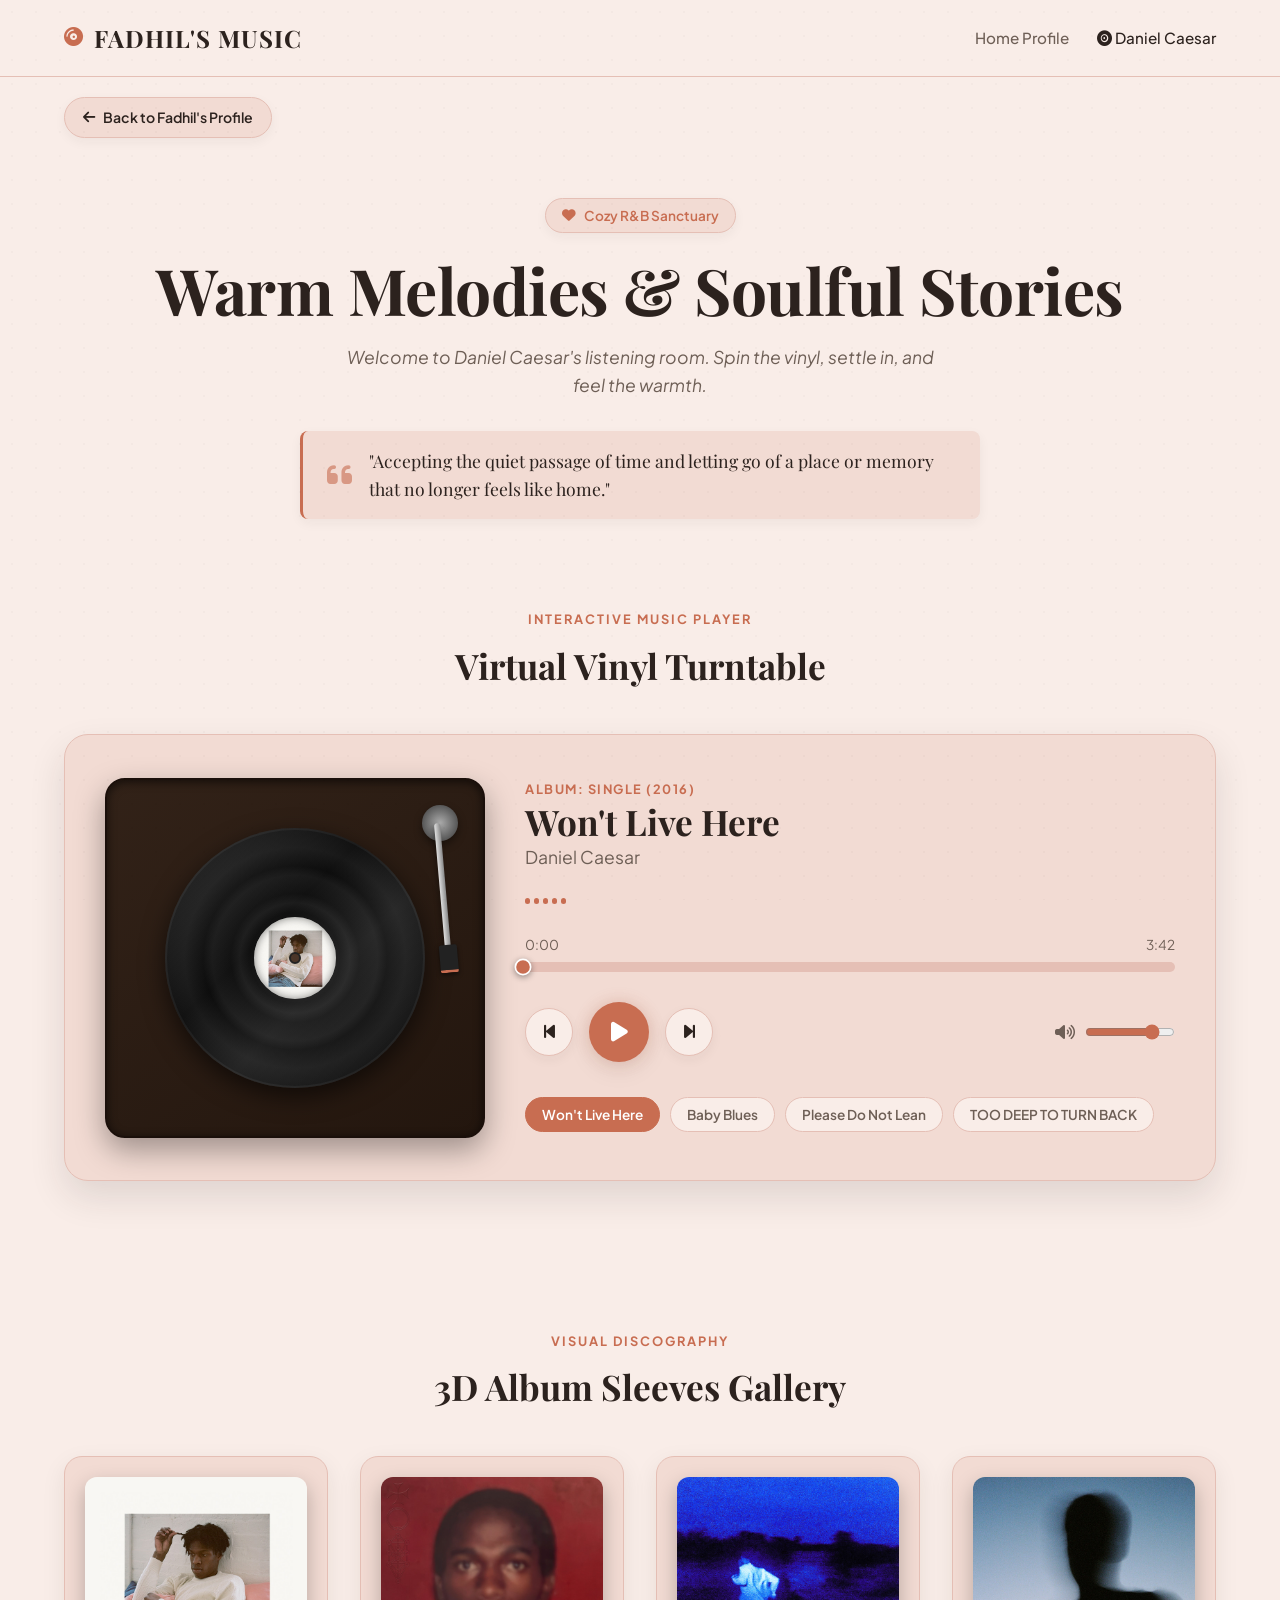
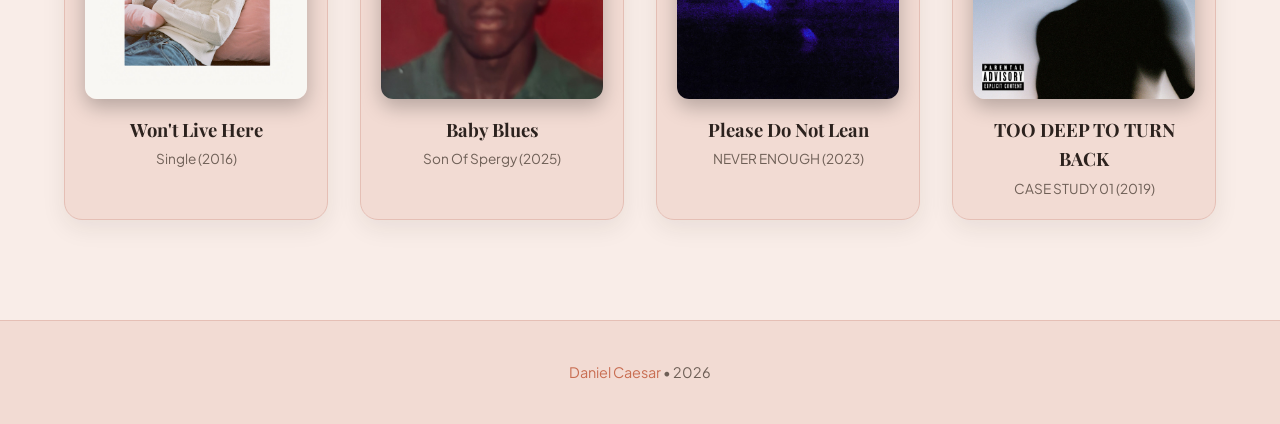
==== commit f74e9de3: "Add Top 4 Indonesian Artists pages, WebM audio tracks, exact album color themes, and English UI" ====
--- a/pages/daniel-caesar.html
+++ b/pages/daniel-caesar.html
@@ -15,7 +15,7 @@
   <link rel="stylesheet" href="https://cdnjs.cloudflare.com/ajax/libs/font-awesome/6.4.0/css/all.min.css" />
 
   <!-- External Stylesheet -->
-  <link rel="stylesheet" href="../styles.css?v=8888888" />
+  <link rel="stylesheet" href="../styles.css?v=9999999" />
 </head>
 <body data-artist="daniel-caesar">
 
@@ -29,7 +29,6 @@
 
       <ul class="nav-links">
         <li><a href="../index.html" class="nav-item">Home Profile</a></li>
-        <li><a href="../index.html#artists" class="nav-item">Top 4 Artists</a></li>
         <li class="nav-dropdown-wrap">
           <a href="daniel-caesar.html" class="nav-item nav-btn-dc active">
             <i class="fa-solid fa-record-vinyl"></i> Daniel Caesar
@@ -130,13 +129,13 @@
             <!-- Main Buttons -->
             <div class="controls-row">
               <div class="main-controls">
-                <button class="btn-ctrl" id="btn-prev" title="Lagu Sebelumnya">
+                <button class="btn-ctrl" id="btn-prev" title="Previous Track">
                   <i class="fa-solid fa-backward-step"></i>
                 </button>
-                <button class="btn-ctrl btn-play" id="btn-play" title="Putar / Jeda">
+                <button class="btn-ctrl btn-play" id="btn-play" title="Play / Pause">
                   <i class="fa-solid fa-play" id="play-icon"></i>
                 </button>
-                <button class="btn-ctrl" id="btn-next" title="Lagu Selanjutnya">
+                <button class="btn-ctrl" id="btn-next" title="Next Track">
                   <i class="fa-solid fa-forward-step"></i>
                 </button>
               </div>
@@ -211,6 +210,6 @@
   <audio id="audio-element"></audio>
 
   <!-- External JavaScript -->
-  <script src="../script.js?v=66666666"></script>
+  <script src="../script.js?v=9999999"></script>
 </body>
 </html>
--- a/styles.css
+++ b/styles.css
@@ -104,8 +104,7 @@
 /* ==========================================================================
    FRANK OCEAN THEMES
    ========================================================================== */
-[data-theme="fo-ivy"],
-[data-theme="fo-white-ferrari"] {
+[data-theme="fo-ivy"] {
   --bg-main: #f5f3e7;
   --bg-card: #e5e2cb;
   --bg-card-hover: #d7d3b5;
@@ -119,6 +118,22 @@
   --turntable-wood-light: #424d3a;
   --turntable-metal: #151b11;
   --sticky-bg: #e5e2cb;
+}
+
+[data-theme="fo-white-ferrari"] {
+  --bg-main: #111713; /* Deep Vintage Pine Green Night Sky */
+  --bg-card: #1b241d;
+  --bg-card-hover: #263329;
+  --text-main: #f5f6f0; /* Crisp White Ferrari Body */
+  --text-muted: #9bb399; /* Soft Muted Sage Green */
+  --accent: #e84a35; /* Florida License Plate / Ferrari Red-Orange Accent */
+  --accent-light: #f26e5b;
+  --accent-glow: rgba(232, 74, 53, 0.4);
+  --border-color: #2b3a2e;
+  --turntable-wood: #0b100c;
+  --turntable-wood-light: #18221a;
+  --turntable-metal: #050806;
+  --sticky-bg: #1b241d;
 }
 
 [data-theme="fo-moon-river"] {
@@ -288,6 +303,274 @@
   --sticky-bg: #3d0722;
 }
 
+/* ==========================================================================
+   DEWA 19 THEMES (EXTRACTED FROM EXACT ALBUM ARTWORK)
+   ========================================================================== */
+[data-theme="dewa-aku-milikmu"] {
+  --bg-main: #1f1730;
+  --bg-card: #2e2347;
+  --bg-card-hover: #3d305d;
+  --text-main: #f5f0ff;
+  --text-muted: #b8a6d9;
+  --accent: #fc261b;
+  --accent-light: #ff6058;
+  --accent-glow: rgba(252, 38, 27, 0.4);
+  --border-color: #4a3870;
+  --turntable-wood: #140e20;
+  --turntable-wood-light: #221836;
+  --turntable-metal: #0a0612;
+  --sticky-bg: #2e2347;
+}
+
+[data-theme="dewa-kangen"] {
+  --bg-main: #240503;
+  --bg-card: #3b0905;
+  --bg-card-hover: #540d07;
+  --text-main: #fde8e6;
+  --text-muted: #e68b83;
+  --accent: #f31904;
+  --accent-light: #ff4d3d;
+  --accent-glow: rgba(243, 25, 4, 0.4);
+  --border-color: #610f09;
+  --turntable-wood: #170302;
+  --turntable-wood-light: #2b0604;
+  --turntable-metal: #0d0101;
+  --sticky-bg: #3b0905;
+}
+
+[data-theme="dewa-roman-picisan"] {
+  --bg-main: #1c1727;
+  --bg-card: #2b243b;
+  --bg-card-hover: #3b3252;
+  --text-main: #f4efff;
+  --text-muted: #b4a7d6;
+  --accent: #ee3e0f;
+  --accent-light: #f76843;
+  --accent-glow: rgba(238, 62, 15, 0.4);
+  --border-color: #453a5c;
+  --turntable-wood: #110e1a;
+  --turntable-wood-light: #201a2e;
+  --turntable-metal: #08060d;
+  --sticky-bg: #2b243b;
+}
+
+[data-theme="dewa-mistikus-cinta"] {
+  --bg-main: #2b1f07;
+  --bg-card: #42300b;
+  --bg-card-hover: #59410f;
+  --text-main: #fff8e6;
+  --text-muted: #d6b772;
+  --accent: #cf961f;
+  --accent-light: #fde700;
+  --accent-glow: rgba(207, 150, 31, 0.4);
+  --border-color: #6b4e12;
+  --turntable-wood: #1c1404;
+  --turntable-wood-light: #2e2107;
+  --turntable-metal: #0e0a02;
+  --sticky-bg: #42300b;
+}
+
+/* ==========================================================================
+   HINDIA THEMES (EXTRACTED FROM EXACT ALBUM ARTWORK)
+   ========================================================================== */
+[data-theme="hindia-membasuh"] {
+  --bg-main: #17100e;
+  --bg-card: #261b18;
+  --bg-card-hover: #382723;
+  --text-main: #fcf4f2;
+  --text-muted: #c7a79e;
+  --accent: #f27813;
+  --accent-light: #f69845;
+  --accent-glow: rgba(242, 120, 19, 0.4);
+  --border-color: #4a342e;
+  --turntable-wood: #0f0a09;
+  --turntable-wood-light: #1c1210;
+  --turntable-metal: #070404;
+  --sticky-bg: #261b18;
+}
+
+[data-theme="hindia-kita-ke-sana"] {
+  --bg-main: #181d24;
+  --bg-card: #252e39;
+  --bg-card-hover: #333f4e;
+  --text-main: #f0f6fc;
+  --text-muted: #8ca3be;
+  --accent: #5ca2d5;
+  --accent-light: #8ec3e6;
+  --accent-glow: rgba(92, 162, 213, 0.4);
+  --border-color: #3b4b5e;
+  --turntable-wood: #0f1318;
+  --turntable-wood-light: #1b222b;
+  --turntable-metal: #07090c;
+  --sticky-bg: #252e39;
+}
+
+[data-theme="hindia-semua-lagu"] {
+  --bg-main: #141414;
+  --bg-card: #242424;
+  --bg-card-hover: #333333;
+  --text-main: #f4f4f4;
+  --text-muted: #a3a3a3;
+  --accent: #e05a47;
+  --accent-light: #e88273;
+  --accent-glow: rgba(224, 90, 71, 0.4);
+  --border-color: #3f3f3f;
+  --turntable-wood: #0d0d0d;
+  --turntable-wood-light: #1a1a1a;
+  --turntable-metal: #050505;
+  --sticky-bg: #242424;
+}
+
+[data-theme="hindia-rumah-ke-rumah"] {
+  --bg-main: #1f170d;
+  --bg-card: #332717;
+  --bg-card-hover: #473620;
+  --text-main: #fdf7ee;
+  --text-muted: #cca97e;
+  --accent: #98631d;
+  --accent-light: #c4832c;
+  --accent-glow: rgba(152, 99, 29, 0.4);
+  --border-color: #574125;
+  --turntable-wood: #140e08;
+  --turntable-wood-light: #241a0e;
+  --turntable-metal: #080503;
+  --sticky-bg: #332717;
+}
+
+/* ==========================================================================
+   SAL PRIADI THEMES (EXTRACTED FROM EXACT ALBUM ARTWORK)
+   ========================================================================== */
+[data-theme="sal-kita-usahakan"] {
+  --bg-main: #2b1a0e;
+  --bg-card: #452a17;
+  --bg-card-hover: #5e3a20;
+  --text-main: #fdf5ef;
+  --text-muted: #d9ab8b;
+  --accent: #cf7624;
+  --accent-light: #e0944e;
+  --accent-glow: rgba(207, 118, 36, 0.4);
+  --border-color: #6e4325;
+  --turntable-wood: #1b1009;
+  --turntable-wood-light: #301d10;
+  --turntable-metal: #0d0804;
+  --sticky-bg: #452a17;
+}
+
+[data-theme="sal-id-like-to-watch"] {
+  --bg-main: #241913;
+  --bg-card: #38271e;
+  --bg-card-hover: #4c3629;
+  --text-main: #fcf5f0;
+  --text-muted: #cba793;
+  --accent: #ea960f;
+  --accent-light: #f0ae43;
+  --accent-glow: rgba(234, 150, 15, 0.4);
+  --border-color: #593f30;
+  --turntable-wood: #17100c;
+  --turntable-wood-light: #291c15;
+  --turntable-metal: #0b0705;
+  --sticky-bg: #38271e;
+}
+
+[data-theme="sal-amin-paling-serius"] {
+  --bg-main: #290e04;
+  --bg-card: #421808;
+  --bg-card-hover: #5c220c;
+  --text-main: #fdeee8;
+  --text-muted: #e69c81;
+  --accent: #dc6101;
+  --accent-light: #ed8431;
+  --accent-glow: rgba(220, 97, 1, 0.4);
+  --border-color: #6c290e;
+  --turntable-wood: #1a0902;
+  --turntable-wood-light: #2e1105;
+  --turntable-metal: #0d0401;
+  --sticky-bg: #421808;
+}
+
+[data-theme="sal-ada-titik"] {
+  --bg-main: #141624;
+  --bg-card: #202338;
+  --bg-card-hover: #2d314f;
+  --text-main: #f2f4ff;
+  --text-muted: #9ba4d9;
+  --accent: #7783cb;
+  --accent-light: #9ea8e0;
+  --accent-glow: rgba(119, 131, 203, 0.4);
+  --border-color: #383d63;
+  --turntable-wood: #0d0e17;
+  --turntable-wood-light: #18192b;
+  --turntable-metal: #06070a;
+  --sticky-bg: #202338;
+}
+
+/* ==========================================================================
+   PERUNGGU THEMES (EXTRACTED FROM EXACT ALBUM ARTWORK)
+   ========================================================================== */
+[data-theme="perunggu-33x"] {
+  --bg-main: #21120a;
+  --bg-card: #361d10;
+  --bg-card-hover: #4c2917;
+  --text-main: #fdf3ed;
+  --text-muted: #d4a080;
+  --accent: #c16719;
+  --accent-light: #d88944;
+  --accent-glow: rgba(193, 103, 25, 0.4);
+  --border-color: #593019;
+  --turntable-wood: #140b06;
+  --turntable-wood-light: #26150b;
+  --turntable-metal: #0a0503;
+  --sticky-bg: #361d10;
+}
+
+[data-theme="perunggu-ini-abadi"] {
+  --bg-main: #141313;
+  --bg-card: #242222;
+  --bg-card-hover: #363333;
+  --text-main: #fcf5f6;
+  --text-muted: #d1a5aa;
+  --accent: #ff8c90;
+  --accent-light: #ffaab0;
+  --accent-glow: rgba(255, 140, 144, 0.4);
+  --border-color: #453e3f;
+  --turntable-wood: #0d0c0c;
+  --turntable-wood-light: #191818;
+  --turntable-metal: #050505;
+  --sticky-bg: #242222;
+}
+
+[data-theme="perunggu-gemilang"] {
+  --bg-main: #1c1b1a;
+  --bg-card: #2e2c2a;
+  --bg-card-hover: #403e3a;
+  --text-main: #faf6f0;
+  --text-muted: #cca77e;
+  --accent: #e68e2d;
+  --accent-light: #efaa5c;
+  --accent-glow: rgba(230, 142, 45, 0.4);
+  --border-color: #4c4844;
+  --turntable-wood: #121110;
+  --turntable-wood-light: #21201e;
+  --turntable-metal: #080807;
+  --sticky-bg: #2e2c2a;
+}
+
+[data-theme="perunggu-pastikan-riuh"] {
+  --bg-main: #241e18;
+  --bg-card: #383027;
+  --bg-card-hover: #4c4135;
+  --text-main: #fbf6f0;
+  --text-muted: #d6af92;
+  --accent: #e77421;
+  --accent-light: #ef9550;
+  --accent-glow: rgba(231, 116, 33, 0.4);
+  --border-color: #574739;
+  --turntable-wood: #17130f;
+  --turntable-wood-light: #29221b;
+  --turntable-metal: #0a0806;
+  --sticky-bg: #383027;
+}
+
 /* Base Reset & Styling */
 * {
   box-sizing: border-box;
@@ -347,7 +630,7 @@
   top: 0;
   z-index: 100;
   backdrop-filter: blur(12px);
-  background: rgba(var(--bg-main), 0.85);
+  background: var(--bg-main);
   border-bottom: 1px solid var(--border-color);
   transition: background-color var(--transition-speed), border-color var(--transition-speed);
 }
@@ -677,6 +960,55 @@
   display: flex;
   flex-direction: column;
   gap: 20px;
+  min-width: 0;
+}
+
+/* Playlist Selector Pills (Default Single-Row Layout) */
+.playlist-pills {
+  display: flex;
+  gap: 10px;
+  overflow-x: auto;
+  padding-bottom: 8px;
+  margin-top: 15px;
+  scrollbar-width: thin;
+  width: 100%;
+}
+
+.pill-item {
+  padding: 8px 16px;
+  background: var(--bg-main);
+  border: 1px solid var(--border-color);
+  border-radius: 20px;
+  font-size: 0.85rem;
+  font-weight: 600;
+  white-space: nowrap;
+  color: var(--text-muted);
+  transition: all 0.2s ease;
+  flex-shrink: 0;
+}
+
+.pill-item:hover,
+.pill-item.active {
+  background: var(--accent);
+  color: #fff;
+  border-color: var(--accent);
+}
+
+/* Specifically for Sal Priadi: 2x2 Wrapped Grid due to long song titles */
+body[data-artist="sal-priadi"] .playlist-pills {
+  flex-wrap: wrap;
+  overflow-x: visible;
+  gap: 8px;
+}
+
+body[data-artist="sal-priadi"] .pill-item {
+  flex: 1 1 calc(50% - 8px);
+  max-width: calc(50% - 4px);
+  text-align: center;
+  overflow: hidden;
+  text-overflow: ellipsis;
+  padding: 8px 12px;
+  font-size: 0.82rem;
 }
 
 .track-badge {
@@ -861,34 +1193,7 @@
   cursor: pointer;
 }
 
-/* Playlist Selector Pills */
-.playlist-pills {
-  display: flex;
-  gap: 10px;
-  overflow-x: auto;
-  padding-bottom: 8px;
-  margin-top: 15px;
-  scrollbar-width: thin;
-}
-
-.pill-item {
-  padding: 8px 16px;
-  background: var(--bg-main);
-  border: 1px solid var(--border-color);
-  border-radius: 20px;
-  font-size: 0.85rem;
-  font-weight: 600;
-  white-space: nowrap;
-  color: var(--text-muted);
-  transition: all 0.2s ease;
-}
-
-.pill-item:hover,
-.pill-item.active {
-  background: var(--accent);
-  color: #fff;
-  border-color: var(--accent);
-}
+
 
 /* ==========================================================================
    MOOD SELECTOR SECTION
@@ -1600,53 +1905,314 @@
 }
 
 /* ==========================================================================
-   RESPONSIVE BREAKPOINTS
+   RESPONSIVE BREAKPOINTS (SMARTPHONE & TABLET OPTIMIZED)
    ========================================================================== */
 @media (max-width: 900px) {
   .turntable-container {
     grid-template-columns: 1fr;
-    padding: 24px;
+    padding: 30px 20px;
+    gap: 30px;
+  }
+
+  .turntable-deck {
+    width: 340px;
+    height: 330px;
+    min-width: unset;
+    max-width: 100%;
   }
 }
 
 @media (max-width: 600px) {
+  .container {
+    padding: 0 16px;
+  }
+
+  header {
+    padding: 10px 0;
+  }
+
+  .nav-wrapper {
+    flex-direction: column;
+    height: auto;
+    gap: 12px;
+  }
+
+  .logo {
+    font-size: 1.3rem;
+  }
+
   .nav-links {
+    display: flex;
+    gap: 16px;
+    font-size: 0.85rem;
+    overflow-x: auto;
+    width: 100%;
+    padding-bottom: 4px;
+    justify-content: center;
+    -webkit-overflow-scrolling: touch;
+  }
+
+  .nav-links a {
+    font-size: 0.85rem;
+    white-space: nowrap;
+    padding: 2px 0;
+  }
+
+  .hero-section {
+    padding: 40px 0 24px;
+  }
+
+  .hero-title {
+    font-size: clamp(2rem, 7.5vw, 3.2rem);
+  }
+
+  .hero-subtitle {
+    font-size: 0.95rem;
+    margin-bottom: 20px;
+  }
+
+  .vibe-stats-bar {
+    padding: 12px 16px;
+    gap: 12px;
+    flex-direction: column;
+    border-radius: 20px;
+    width: 100%;
+  }
+
+  .vibe-stat-divider {
     display: none;
   }
-  .hero-title {
-    font-size: 2.2rem;
-  }
+
+  .vibe-stat-item {
+    width: 100%;
+    justify-content: flex-start;
+  }
+
+  .turntable-container {
+    padding: 16px 12px;
+    border-radius: 20px;
+    gap: 16px;
+  }
+
+  .turntable-deck {
+    width: 100% !important;
+    max-width: 240px !important;
+    height: 210px !important;
+    min-height: 210px !important;
+    min-width: unset !important;
+    padding: 12px;
+    border-radius: 16px;
+    margin: 0 auto;
+  }
+
   .vinyl-wrapper,
   .vinyl-disc {
-    width: 220px !important;
-    height: 220px !important;
-    min-width: 220px !important;
-    min-height: 220px !important;
-    max-width: 220px !important;
-    max-height: 220px !important;
-  }
+    width: 140px !important;
+    height: 140px !important;
+    min-width: 140px !important;
+    min-height: 140px !important;
+    max-width: 140px !important;
+    max-height: 140px !important;
+  }
+
   .vinyl-label {
-    width: 76px !important;
-    height: 76px !important;
-    min-width: 76px !important;
-    min-height: 76px !important;
-    max-width: 76px !important;
-    max-height: 76px !important;
-  }
-  .turntable-deck {
-    min-height: 300px;
-    padding: 15px;
-  }
+    width: 48px !important;
+    height: 48px !important;
+    min-width: 48px !important;
+    min-height: 48px !important;
+    max-width: 48px !important;
+    max-height: 48px !important;
+  }
+
   .tonearm {
-    height: 140px;
-    right: 15px;
-  }
+    height: 90px;
+    width: 55px;
+    top: 10px;
+    right: 10px;
+  }
+
+  .tonearm-stick {
+    height: 70px;
+  }
+
+  .player-details {
+    gap: 12px;
+  }
+
+  .track-title {
+    font-size: 1.35rem;
+    line-height: 1.15;
+  }
+
+  .track-artist {
+    font-size: 0.9rem;
+  }
+
+  .controls-row {
+    flex-direction: row;
+    gap: 10px;
+    align-items: center;
+    justify-content: space-between;
+    margin-top: 4px;
+  }
+
+  .main-controls {
+    justify-content: center;
+    gap: 10px;
+  }
+
+  .btn-ctrl {
+    width: 40px;
+    height: 40px;
+    font-size: 0.95rem;
+  }
+
+  .btn-ctrl.btn-play {
+    width: 48px;
+    height: 48px;
+    font-size: 1.1rem;
+  }
+
+  .volume-wrap {
+    gap: 6px;
+  }
+
+  .volume-slider {
+    width: 70px;
+  }
+
+  .playlist-pills {
+    display: flex;
+    flex-wrap: wrap;
+    gap: 6px;
+    justify-content: center;
+    overflow-x: visible;
+    margin-top: 10px;
+  }
+
+  .pill-item {
+    padding: 6px 10px;
+    font-size: 0.76rem;
+    white-space: normal;
+    text-align: center;
+    flex: 1 1 calc(50% - 6px);
+    max-width: calc(50% - 6px);
+    border-radius: 12px;
+  }
+
+  .sleeves-grid {
+    grid-template-columns: repeat(auto-fill, minmax(140px, 1fr));
+    gap: 16px;
+  }
+
+  .sleeve-card {
+    padding: 12px;
+    border-radius: 14px;
+  }
+
+  .sleeve-title {
+    font-size: 0.95rem;
+  }
+
+  .sleeve-album {
+    font-size: 0.78rem;
+  }
+
+  .modal-overlay {
+    padding: 12px;
+  }
+
+  .modal-card {
+    padding: 24px 16px 20px 16px;
+    border-radius: 20px;
+    max-height: 88vh;
+  }
+
+  .modal-close-btn {
+    top: 14px;
+    right: 14px;
+    width: 32px;
+    height: 32px;
+    font-size: 1rem;
+  }
+
   .modal-body {
     grid-template-columns: 1fr;
-  }
+    gap: 16px;
+  }
+
   .modal-cover-wrap {
-    max-width: 180px;
+    max-width: 150px;
     margin: 0 auto;
+  }
+
+  .modal-title {
+    font-size: 1.4rem;
+  }
+
+  .modal-story-text {
+    font-size: 0.88rem;
+    line-height: 1.5;
+    margin-bottom: 16px;
+  }
+
+  .btn-play-modal {
+    width: 100%;
+    justify-content: center;
+    padding: 10px 18px;
+    font-size: 0.85rem;
+  }
+
+  .artists-grid {
+    grid-template-columns: 1fr;
+    gap: 20px;
+  }
+}
+
+@media (max-width: 380px) {
+  .turntable-deck {
+    max-width: 280px !important;
+    height: 260px !important;
+    min-height: 260px !important;
+  }
+
+  .vinyl-wrapper,
+  .vinyl-disc {
+    width: 170px !important;
+    height: 170px !important;
+    min-width: 170px !important;
+    min-height: 170px !important;
+    max-width: 170px !important;
+    max-height: 170px !important;
+  }
+
+  .vinyl-label {
+    width: 58px !important;
+    height: 58px !important;
+    min-width: 58px !important;
+    min-height: 58px !important;
+    max-width: 58px !important;
+    max-height: 58px !important;
+  }
+
+  .tonearm {
+    height: 105px;
+  }
+
+  .tonearm-stick {
+    height: 80px;
+  }
+
+  .btn-ctrl {
+    width: 42px;
+    height: 42px;
+    font-size: 1rem;
+  }
+
+  .btn-ctrl.btn-play {
+    width: 52px;
+    height: 52px;
+    font-size: 1.2rem;
   }
 }
 
@@ -1918,3 +2484,51 @@
   transform: translateX(-3px);
 }
 
+/* Indonesian Top 4 Artists Tracklist Box Styling */
+.indo-artists-section {
+  padding-top: 20px;
+}
+
+.artist-tracklist-box {
+  background: rgba(0, 0, 0, 0.12);
+  border: 1px dashed var(--border-color);
+  border-radius: 12px;
+  padding: 12px 14px;
+  margin-top: 6px;
+  margin-bottom: 16px;
+}
+
+.tracklist-title {
+  display: flex;
+  align-items: center;
+  gap: 6px;
+  font-size: 0.76rem;
+  font-weight: 700;
+  color: var(--accent);
+  text-transform: uppercase;
+  letter-spacing: 0.8px;
+  margin-bottom: 8px;
+}
+
+.tracklist-items {
+  list-style: none;
+  display: flex;
+  flex-direction: column;
+  gap: 6px;
+}
+
+.tracklist-items li {
+  font-size: 0.84rem;
+  color: var(--text-main);
+  display: flex;
+  align-items: center;
+  gap: 8px;
+  font-weight: 500;
+}
+
+.tracklist-items li i {
+  font-size: 0.7rem;
+  color: var(--accent);
+  opacity: 0.85;
+}
+
